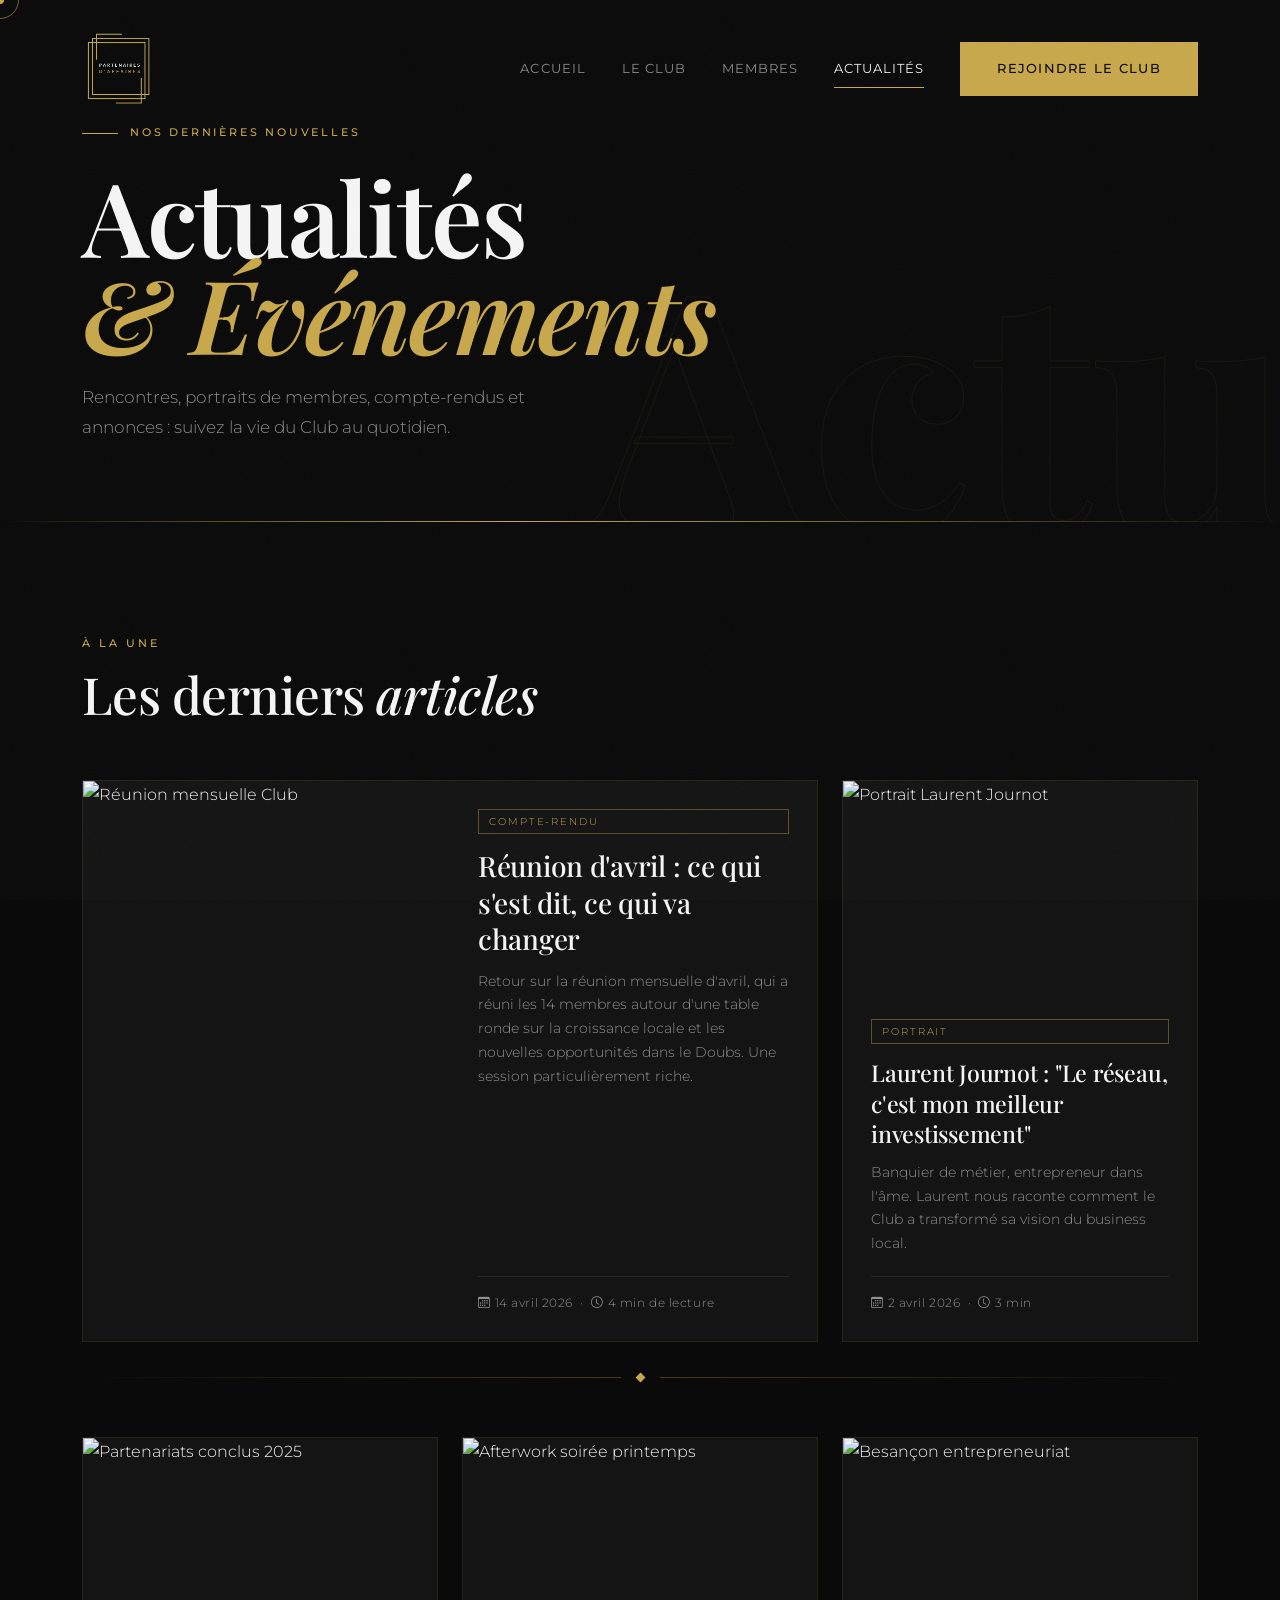
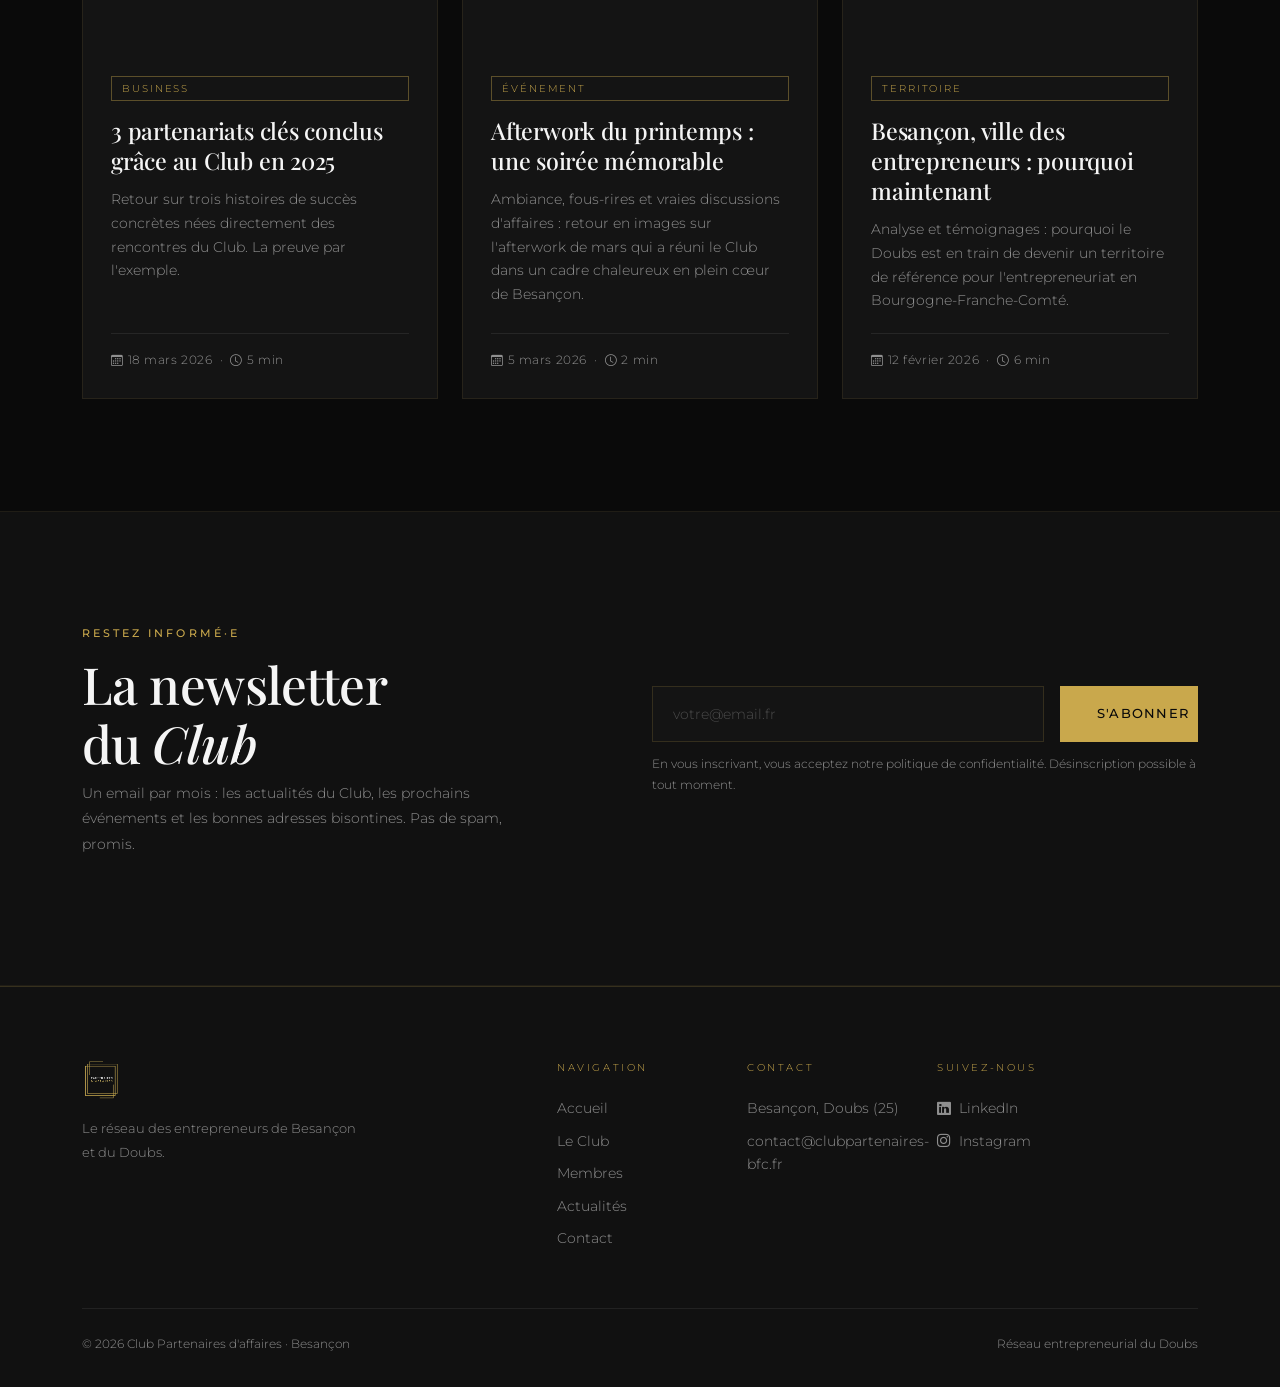
==== actualites.html @ 5ecdc346 "commit" ====
<!DOCTYPE html>
<html lang="fr">
<head>
  <meta charset="UTF-8">
  <meta name="viewport" content="width=device-width, initial-scale=1.0">
  <title>Actualités — Club Partenaires d'affaires</title>
  <meta name="description" content="Les dernières nouvelles, événements et portraits du Club Partenaires d'affaires de Besançon.">

  <link href="https://cdn.jsdelivr.net/npm/bootstrap@5.3.3/dist/css/bootstrap.min.css" rel="stylesheet">
  <link href="https://cdn.jsdelivr.net/npm/bootstrap-icons@1.11.3/font/bootstrap-icons.css" rel="stylesheet">
  <link rel="stylesheet" href="css/style.css">
</head>
<body>

  <!-- ════════════════════════════════════════════════════════════
       NAVIGATION
  ════════════════════════════════════════════════════════════ -->
  <nav class="navbar navbar-expand-lg fixed-top" id="mainNav">
    <div class="container">
      <a class="navbar-brand" href="index.html">
        <img src="assets/images/Logo-removebg-preview.png" alt="Club Partenaires d'affaires">
      </a>
      <button class="navbar-toggler" type="button"
              data-bs-toggle="collapse" data-bs-target="#navMenu">
        <span class="navbar-toggler-icon"></span>
      </button>
      <div class="collapse navbar-collapse" id="navMenu">
        <ul class="navbar-nav ms-auto align-items-lg-center gap-lg-1">
          <li class="nav-item"><a class="nav-link" href="index.html">Accueil</a></li>
          <li class="nav-item"><a class="nav-link" href="club.html">Le Club</a></li>
          <li class="nav-item"><a class="nav-link" href="membres.html">Membres</a></li>
          <li class="nav-item"><a class="nav-link" href="actualites.html">Actualités</a></li>
          <li class="nav-item ms-lg-3">
            <a class="btn-gold" href="contact.html"><span>Rejoindre le club</span></a>
          </li>
        </ul>
      </div>
    </div>
  </nav>


  <!-- ════════════════════════════════════════════════════════════
       HÉROS — Page Actualités
  ════════════════════════════════════════════════════════════ -->
  <div class="page-hero">
    <div class="page-hero-bg" aria-hidden="true"></div>
    <div class="page-hero-ghost" aria-hidden="true">Actu</div>
    <div class="container page-hero-content">
      <p class="hero-eyebrow">Nos dernières nouvelles</p>
      <h1 class="page-hero-title">
        Actualités<br><em style="color:var(--gold);">& Événements</em>
      </h1>
      <p class="page-hero-desc">
        Rencontres, portraits de membres, compte-rendus et annonces :
        suivez la vie du Club au quotidien.
      </p>
    </div>
  </div>


  <!-- ════════════════════════════════════════════════════════════
       SECTION — Articles en vedette
  ════════════════════════════════════════════════════════════ -->
  <section>
    <div class="container">
      <div class="row align-items-end mb-5 reveal">
        <div class="col">
          <span class="section-label">À la une</span>
          <h2>Les derniers <em>articles</em></h2>
        </div>
      </div>

      <!-- Article vedette (large) -->
      <div class="row g-4 mb-4">
        <div class="col-lg-8 reveal">
          <a href="article.html" class="article-card" style="flex-direction:row; height:100%;">
            <div class="article-card-img-wrap" style="flex:0 0 50%; max-width:50%;">
              <img
                src="https://images.unsplash.com/photo-1556761175-4b46a572b786?w=800&q=80"
                class="article-card-img"
                style="height:100%; min-height:280px;"
                alt="Réunion mensuelle Club">
            </div>
            <div class="article-card-body">
              <span class="article-tag">Compte-rendu</span>
              <h2 class="article-title-card" style="font-size:1.75rem;">
                Réunion d'avril : ce qui s'est dit, ce qui va changer
              </h2>
              <p class="article-excerpt">
                Retour sur la réunion mensuelle d'avril, qui a réuni les 14 membres
                autour d'une table ronde sur la croissance locale et les nouvelles
                opportunités dans le Doubs. Une session particulièrement riche.
              </p>
              <div class="article-meta">
                <i class="bi bi-calendar3 me-1"></i>14 avril 2026
                &nbsp;·&nbsp;
                <i class="bi bi-clock me-1"></i>4 min de lecture
              </div>
            </div>
          </a>
        </div>

        <!-- Article secondaire vedette -->
        <div class="col-lg-4 reveal reveal-delay-2">
          <a href="article.html" class="article-card" style="height:100%;">
            <div class="article-card-img-wrap">
              <img
                src="https://images.unsplash.com/photo-1560250097-0b93528c311a?w=800&q=80"
                class="article-card-img"
                alt="Portrait Laurent Journot">
            </div>
            <div class="article-card-body">
              <span class="article-tag">Portrait</span>
              <h3 class="article-title-card">
                Laurent Journot : "Le réseau, c'est mon meilleur investissement"
              </h3>
              <p class="article-excerpt">
                Banquier de métier, entrepreneur dans l'âme. Laurent nous raconte
                comment le Club a transformé sa vision du business local.
              </p>
              <div class="article-meta">
                <i class="bi bi-calendar3 me-1"></i>2 avril 2026
                &nbsp;·&nbsp;
                <i class="bi bi-clock me-1"></i>3 min
              </div>
            </div>
          </a>
        </div>
      </div>

      <!-- Séparateur -->
      <div class="gold-divider reveal"><span></span></div>

      <!-- 3 articles en grille -->
      <div class="row g-4 mt-2">

        <!-- Article 3 -->
        <div class="col-md-4 reveal reveal-delay-1">
          <a href="article.html" class="article-card">
            <div class="article-card-img-wrap">
              <img
                src="https://images.unsplash.com/photo-1522071820081-009f0129c71c?w=800&q=80"
                class="article-card-img"
                alt="Partenariats conclus 2025">
            </div>
            <div class="article-card-body">
              <span class="article-tag">Business</span>
              <h3 class="article-title-card">
                3 partenariats clés conclus grâce au Club en 2025
              </h3>
              <p class="article-excerpt">
                Retour sur trois histoires de succès concrètes nées directement
                des rencontres du Club. La preuve par l'exemple.
              </p>
              <div class="article-meta">
                <i class="bi bi-calendar3 me-1"></i>18 mars 2026
                &nbsp;·&nbsp;
                <i class="bi bi-clock me-1"></i>5 min
              </div>
            </div>
          </a>
        </div>

        <!-- Article 4 -->
        <div class="col-md-4 reveal reveal-delay-2">
          <a href="article.html" class="article-card">
            <div class="article-card-img-wrap">
              <img
                src="https://images.unsplash.com/photo-1529543544282-ea669407fca3?w=800&q=80"
                class="article-card-img"
                alt="Afterwork soirée printemps">
            </div>
            <div class="article-card-body">
              <span class="article-tag">Événement</span>
              <h3 class="article-title-card">
                Afterwork du printemps : une soirée mémorable
              </h3>
              <p class="article-excerpt">
                Ambiance, fous-rires et vraies discussions d'affaires :
                retour en images sur l'afterwork de mars qui a réuni
                le Club dans un cadre chaleureux en plein cœur de Besançon.
              </p>
              <div class="article-meta">
                <i class="bi bi-calendar3 me-1"></i>5 mars 2026
                &nbsp;·&nbsp;
                <i class="bi bi-clock me-1"></i>2 min
              </div>
            </div>
          </a>
        </div>

        <!-- Article 5 (bonus) -->
        <div class="col-md-4 reveal reveal-delay-3">
          <a href="article.html" class="article-card">
            <div class="article-card-img-wrap">
              <img
                src="https://images.unsplash.com/photo-1486325212027-8081e485255e?w=800&q=80"
                class="article-card-img"
                alt="Besançon entrepreneuriat">
            </div>
            <div class="article-card-body">
              <span class="article-tag">Territoire</span>
              <h3 class="article-title-card">
                Besançon, ville des entrepreneurs : pourquoi maintenant
              </h3>
              <p class="article-excerpt">
                Analyse et témoignages : pourquoi le Doubs est en train de
                devenir un territoire de référence pour l'entrepreneuriat
                en Bourgogne-Franche-Comté.
              </p>
              <div class="article-meta">
                <i class="bi bi-calendar3 me-1"></i>12 février 2026
                &nbsp;·&nbsp;
                <i class="bi bi-clock me-1"></i>6 min
              </div>
            </div>
          </a>
        </div>

      </div>
    </div>
  </section>


  <!-- ════════════════════════════════════════════════════════════
       SECTION — Newsletter mock
  ════════════════════════════════════════════════════════════ -->
  <section class="bg-accent">
    <div class="container">
      <div class="row align-items-center g-4 reveal">
        <div class="col-lg-5">
          <span class="section-label">Restez informé·e</span>
          <h2>La newsletter<br>du <em>Club</em></h2>
          <p class="text-muted-custom mt-2" style="font-size:0.9rem;">
            Un email par mois : les actualités du Club, les prochains événements
            et les bonnes adresses bisontines. Pas de spam, promis.
          </p>
        </div>
        <div class="col-lg-6 offset-lg-1">
          <form class="d-flex flex-column flex-sm-row gap-3" onsubmit="return false;">
            <input
              type="email"
              class="form-control-dark flex-grow-1"
              placeholder="votre@email.fr"
              style="padding: 0.9rem 1.25rem;">
            <button type="submit" class="btn-gold" style="white-space:nowrap;">
              <span>S'abonner</span>
            </button>
          </form>
          <p style="font-size:0.72rem; color:var(--muted); margin-top:0.75rem;">
            En vous inscrivant, vous acceptez notre politique de confidentialité.
            Désinscription possible à tout moment.
          </p>
        </div>
      </div>
    </div>
  </section>


  <!-- ════════════════════════════════════════════════════════════
       FOOTER
  ════════════════════════════════════════════════════════════ -->
  <footer id="footer">
    <div class="container">
      <div class="row gy-4">
        <div class="col-lg-4">
          <div class="footer-logo"><img src="assets/images/Logo-removebg-preview.png" alt="Club Partenaires d'affaires"></div>
          <p class="footer-desc">Le réseau des entrepreneurs de Besançon et du Doubs.</p>
        </div>
        <div class="col-6 col-lg-2 offset-lg-1">
          <span class="footer-heading">Navigation</span>
          <a class="footer-link" href="index.html">Accueil</a>
          <a class="footer-link" href="club.html">Le Club</a>
          <a class="footer-link" href="membres.html">Membres</a>
          <a class="footer-link" href="actualites.html">Actualités</a>
          <a class="footer-link" href="contact.html">Contact</a>
        </div>
        <div class="col-6 col-lg-2">
          <span class="footer-heading">Contact</span>
          <span class="footer-link">Besançon, Doubs (25)</span>
          <a class="footer-link" href="mailto:contact@clubpartenaires-bfc.fr">contact@clubpartenaires-bfc.fr</a>
        </div>
        <div class="col-6 col-lg-2">
          <span class="footer-heading">Suivez-nous</span>
          <a class="footer-link" href="#"><i class="bi bi-linkedin me-2"></i>LinkedIn</a>
          <a class="footer-link" href="#"><i class="bi bi-instagram me-2"></i>Instagram</a>
        </div>
      </div>
      <div class="footer-bottom d-flex justify-content-between align-items-center flex-wrap gap-2">
        <span>© 2026 Club Partenaires d'affaires · Besançon</span>
        <span>Réseau entrepreneurial du Doubs</span>
      </div>
    </div>
  </footer>

  <script src="https://cdn.jsdelivr.net/npm/bootstrap@5.3.3/dist/js/bootstrap.bundle.min.js"></script>
  <script src="js/main.js"></script>
</body>
</html>
---- css/style.css ----
/* ================================================================
   CLUB PARTENAIRES D'AFFAIRES — Feuille de style principale
   Aesthetic : Luxe éditorial · Noir & Or · French Business Club
   ================================================================ */

/* ── Google Fonts ─────────────────────────────────────────────── */
@import url('https://fonts.googleapis.com/css2?family=Playfair+Display:ital,wght@0,400;0,500;0,600;0,700;1,400;1,500&family=Montserrat:wght@300;400;500;600;700&display=swap');

/* ── Variables CSS ────────────────────────────────────────────── */
:root {
  --black:        #0a0a0a;
  --black-soft:   #111111;
  --card-bg:      #141414;
  --card-border:  rgba(201, 168, 76, 0.15);
  --gold:         #C9A84C;
  --gold-light:   #e0b85c;
  --gold-glow:    rgba(201, 168, 76, 0.25);
  --gold-dim:     rgba(201, 168, 76, 0.07);
  --white:        #f5f5f5;
  --muted:        rgba(245, 245, 245, 0.55);
  --ease:         cubic-bezier(0.25, 0.46, 0.45, 0.94);
  --ease-out:     cubic-bezier(0.16, 1, 0.3, 1);
}

/* ── Reset & Base ─────────────────────────────────────────────── */
*, *::before, *::after { box-sizing: border-box; margin: 0; padding: 0; }

html {
  scroll-behavior: smooth;
  scrollbar-width: thin;
  scrollbar-color: var(--gold) var(--black-soft);
}
::-webkit-scrollbar { width: 5px; }
::-webkit-scrollbar-track { background: var(--black-soft); }
::-webkit-scrollbar-thumb { background: var(--gold); border-radius: 3px; }

body {
  background-color: var(--black);
  color: var(--white);
  font-family: 'Montserrat', sans-serif;
  font-weight: 300;
  line-height: 1.75;
  overflow-x: hidden;
}

/* Grain overlay : texture subtile sur tout le site */
body::after {
  content: '';
  position: fixed;
  inset: 0;
  background-image: url("data:image/svg+xml,%3Csvg xmlns='http://www.w3.org/2000/svg' width='300' height='300'%3E%3Cfilter id='n'%3E%3CfeTurbulence type='fractalNoise' baseFrequency='0.75' numOctaves='4' stitchTiles='stitch'/%3E%3C/filter%3E%3Crect width='300' height='300' filter='url(%23n)' opacity='1'/%3E%3C/svg%3E");
  opacity: 0.032;
  pointer-events: none;
  z-index: 9999;
}

/* ── Typographie ──────────────────────────────────────────────── */
h1, h2, h3, h4, h5 {
  font-family: 'Playfair Display', serif;
  font-weight: 500;
  line-height: 1.15;
  letter-spacing: -0.01em;
}

h1 { font-size: clamp(2.6rem, 6vw, 5rem); }
h2 { font-size: clamp(2rem, 4vw, 3.5rem); }
h3 { font-size: clamp(1.4rem, 2.5vw, 2.2rem); }
h4 { font-size: clamp(1.2rem, 2vw, 1.7rem); }

p { font-weight: 300; }
a { color: var(--gold); text-decoration: none; transition: color 0.3s; }
a:hover { color: var(--gold-light); }

/* ── Utilitaires couleur ──────────────────────────────────────── */
.text-gold   { color: var(--gold) !important; }
.text-muted-custom { color: var(--muted) !important; }

/* Ligne décorative or */
.gold-line {
  display: block;
  width: 50px;
  height: 1px;
  background: var(--gold);
  margin-bottom: 1.5rem;
}
.gold-line-center {
  display: block;
  width: 50px;
  height: 1px;
  background: var(--gold);
  margin: 0 auto 1.5rem;
}

/* Diamant séparateur */
.gold-divider {
  display: flex;
  align-items: center;
  gap: 1rem;
  margin: 2rem 0;
}
.gold-divider::before, .gold-divider::after {
  content: '';
  flex: 1;
  height: 1px;
  background: linear-gradient(to right, transparent, rgba(201,168,76,0.3));
}
.gold-divider::after {
  background: linear-gradient(to left, transparent, rgba(201,168,76,0.3));
}
.gold-divider span {
  width: 7px;
  height: 7px;
  background: var(--gold);
  transform: rotate(45deg);
  flex-shrink: 0;
}

/* ── Boutons ──────────────────────────────────────────────────── */
.btn-gold {
  display: inline-flex;
  align-items: center;
  gap: 0.5rem;
  padding: 0.9rem 2.25rem;
  background: var(--gold);
  color: var(--black) !important;
  font-family: 'Montserrat', sans-serif;
  font-weight: 500;
  font-size: 0.8rem;
  letter-spacing: 0.1em;
  text-transform: uppercase;
  text-decoration: none;
  border: 1px solid var(--gold);
  cursor: pointer;
  transition: all 0.35s var(--ease);
  position: relative;
  overflow: hidden;
}
.btn-gold::before {
  content: '';
  position: absolute;
  inset: 0;
  background: var(--black);
  transform: translateX(-100%);
  transition: transform 0.4s var(--ease);
  z-index: 0;
}
.btn-gold:hover::before { transform: translateX(0); }
.btn-gold:hover { color: var(--gold) !important; }
.btn-gold > * { position: relative; z-index: 1; }
.btn-gold span { position: relative; z-index: 1; }

.btn-outline-gold {
  display: inline-flex;
  align-items: center;
  gap: 0.5rem;
  padding: 0.9rem 2.25rem;
  background: transparent;
  color: var(--gold) !important;
  font-family: 'Montserrat', sans-serif;
  font-weight: 500;
  font-size: 0.8rem;
  letter-spacing: 0.1em;
  text-transform: uppercase;
  text-decoration: none;
  border: 1px solid var(--gold);
  cursor: pointer;
  transition: all 0.35s var(--ease);
}
.btn-outline-gold:hover {
  background: var(--gold);
  color: var(--black) !important;
}

/* ── Navbar ───────────────────────────────────────────────────── */
#mainNav {
  background: transparent;
  transition: background 0.5s var(--ease), backdrop-filter 0.5s, padding 0.4s var(--ease);
  padding: 1.5rem 0;
  z-index: 1050;
}
#mainNav.scrolled {
  background: rgba(10, 10, 10, 0.93);
  backdrop-filter: blur(24px);
  -webkit-backdrop-filter: blur(24px);
  box-shadow: 0 1px 0 var(--card-border);
  padding: 0.75rem 0;
}

.navbar-brand img {
  height: 80px;
  transition: height 0.4s var(--ease);
}
#mainNav.scrolled .navbar-brand img { height: 60px; }

.nav-link {
  color: var(--muted) !important;
  font-family: 'Montserrat', sans-serif;
  font-weight: 400;
  font-size: 0.8rem;
  letter-spacing: 0.08em;
  text-transform: uppercase;
  padding: 0.5rem 1rem !important;
  transition: color 0.3s;
  position: relative;
}
.nav-link::after {
  content: '';
  position: absolute;
  bottom: 0; left: 1rem; right: 1rem;
  height: 1px;
  background: var(--gold);
  transform: scaleX(0);
  transition: transform 0.35s var(--ease);
  transform-origin: left;
}
.nav-link:hover, .nav-link.active { color: var(--white) !important; }
.nav-link:hover::after, .nav-link.active::after { transform: scaleX(1); }

.navbar-toggler {
  border: 1px solid var(--gold);
  padding: 0.4rem 0.65rem;
}
.navbar-toggler-icon {
  background-image: url("data:image/svg+xml,%3csvg xmlns='http://www.w3.org/2000/svg' viewBox='0 0 30 30'%3e%3cpath stroke='%23C9A84C' stroke-linecap='round' stroke-miterlimit='10' stroke-width='2' d='M4 7h22M4 15h22M4 23h22'/%3e%3c/svg%3e");
}

/* Collapse mobile : fond sombre */
@media (max-width: 991px) {
  #navMenu {
    background: rgba(10, 10, 10, 0.97);
    border-top: 1px solid var(--card-border);
    padding: 1rem;
    margin-top: 0.5rem;
  }
  .nav-link::after { display: none; }
  .nav-link { padding: 0.75rem 0 !important; }
  .navbar-nav .btn-gold { margin-top: 0.75rem; }
}

/* ── Hero principal (index) ───────────────────────────────────── */
.hero-section {
  position: relative;
  min-height: 100vh;
  display: flex;
  align-items: center;
  overflow: hidden;
  background: url('../assets/images/c0c4e7b0-8b70-4f61-82e0-64f220610027.jpg') center/cover no-repeat;
}
.hero-section::after {
  content: '';
  position: absolute;
  inset: 0;
  background: linear-gradient(
    to bottom,
    transparent 30%,
    rgba(17,17,17,0.6) 65%,
    var(--black-soft) 100%
  );
  pointer-events: none;
  z-index: 1;
}
.hero-content { position: relative; z-index: 2; }

/* Fond CSS décoratif */
.hero-bg-css {
  position: absolute;
  inset: 0;
  overflow: hidden;
  pointer-events: none;
}

/* Orbs : taches lumineuses dorées floutées */
.hero-orb {
  position: absolute;
  border-radius: 50%;
  filter: blur(80px);
  pointer-events: none;
}
.hero-orb-1 {
  /* Grand orb bas-droite */
  width: 65vw;
  height: 65vw;
  max-width: 800px;
  max-height: 800px;
  background: radial-gradient(circle, rgba(201,168,76,0.13) 0%, transparent 70%);
  bottom: -25%;
  right: -15%;
  animation: orbFloat1 12s ease-in-out infinite alternate;
}
.hero-orb-2 {
  /* Orb moyen haut-gauche */
  width: 40vw;
  height: 40vw;
  max-width: 480px;
  max-height: 480px;
  background: radial-gradient(circle, rgba(201,168,76,0.07) 0%, transparent 70%);
  top: -10%;
  left: -5%;
  animation: orbFloat2 16s ease-in-out infinite alternate;
}
.hero-orb-3 {
  /* Petit accent centre-haut */
  width: 20vw;
  height: 20vw;
  max-width: 260px;
  max-height: 260px;
  background: radial-gradient(circle, rgba(201,168,76,0.05) 0%, transparent 70%);
  top: 30%;
  left: 40%;
  animation: orbFloat1 9s ease-in-out infinite alternate-reverse;
}
@keyframes orbFloat1 {
  from { transform: translate(0, 0) scale(1); }
  to   { transform: translate(30px, -20px) scale(1.05); }
}
@keyframes orbFloat2 {
  from { transform: translate(0, 0) scale(1); }
  to   { transform: translate(-20px, 25px) scale(0.95); }
}

/* Grille géométrique très discrète */
.hero-grid {
  position: absolute;
  inset: 0;
  background-image:
    linear-gradient(rgba(201,168,76,0.035) 1px, transparent 1px),
    linear-gradient(90deg, rgba(201,168,76,0.035) 1px, transparent 1px);
  background-size: 72px 72px;
  mask-image: radial-gradient(ellipse at center, black 30%, transparent 75%);
  -webkit-mask-image: radial-gradient(ellipse at center, black 30%, transparent 75%);
}

/* Lignes diagonales décoratives */
.hero-line {
  position: absolute;
  background: linear-gradient(90deg, transparent, rgba(201,168,76,0.12), transparent);
  height: 1px;
  width: 60%;
  pointer-events: none;
}
.hero-line-1 {
  top: 32%;
  right: -5%;
  transform: rotate(-18deg);
  width: 50%;
}
.hero-line-2 {
  bottom: 28%;
  right: 5%;
  transform: rotate(-18deg);
  width: 35%;
  opacity: 0.6;
}

.hero-eyebrow {
  display: inline-flex;
  align-items: center;
  gap: 0.75rem;
  font-family: 'Montserrat', sans-serif;
  font-size: 0.7rem;
  font-weight: 500;
  letter-spacing: 0.25em;
  text-transform: uppercase;
  color: var(--gold);
  margin-bottom: 1.5rem;
}
.hero-eyebrow::before {
  content: '';
  display: inline-block;
  width: 36px;
  height: 1px;
  background: var(--gold);
}

.hero-title {
  font-family: 'Playfair Display', serif;
  font-size: clamp(2.8rem, 6.5vw, 6rem);
  font-weight: 600;
  line-height: 0.93;
  letter-spacing: -0.025em;
  color: var(--white);
  margin-bottom: 1.5rem;
}
.hero-title em { font-style: italic; color: var(--gold); }

.hero-subtitle {
  font-size: 1.05rem;
  font-weight: 300;
  color: var(--muted);
  max-width: 460px;
  margin-bottom: 2.75rem;
  line-height: 1.8;
}

/* ── Section photo de groupe ──────────────────────────────────── */
.group-photo-wrap {
  position: relative;
  width: 100%;
}
.group-photo-img {
  width: 100%;
  display: block;
  object-fit: cover;
  max-height: 420px;
  border: 1px solid rgba(201,168,76,0.2);
  clip-path: polygon(0 0, 100% 0, 100% 92%, 94% 100%, 0 100%);
  transition: clip-path 0.5s var(--ease);
}
.group-photo-wrap:hover .group-photo-img {
  clip-path: polygon(0 0, 100% 0, 100% 100%, 100% 100%, 0 100%);
}
/* Badge flottant avec les stats */
.group-photo-badge {
  position: absolute;
  bottom: -1.5rem;
  left: 2rem;
  background: var(--black-soft);
  border: 1px solid var(--gold);
  padding: 0.9rem 1.5rem;
  text-align: center;
  min-width: 96px;
  z-index: 2;
}

/* Indicateur scroll */
.scroll-indicator {
  position: absolute;
  bottom: 2.25rem;
  left: 50%;
  transform: translateX(-50%);
  display: flex;
  flex-direction: column;
  align-items: center;
  gap: 0.5rem;
  z-index: 2;
  color: var(--muted);
  font-size: 0.65rem;
  letter-spacing: 0.18em;
  text-transform: uppercase;
}
.scroll-line {
  width: 1px;
  height: 48px;
  background: linear-gradient(to bottom, var(--gold), transparent);
  animation: scrollPulse 2.2s ease-in-out infinite;
}
@keyframes scrollPulse {
  0%, 100% { opacity: 0.9; transform: scaleY(1); }
  50%       { opacity: 0.3; transform: scaleY(0.6); }
}

/* ── Sections générales ───────────────────────────────────────── */
section { padding: 7rem 0; }

.section-label {
  display: block;
  font-family: 'Montserrat', sans-serif;
  font-size: 0.68rem;
  font-weight: 500;
  letter-spacing: 0.28em;
  text-transform: uppercase;
  color: var(--gold);
  margin-bottom: 0.75rem;
}

/* Numéro de section fantôme */
.section-ghost-number {
  font-family: 'Playfair Display', serif;
  font-size: clamp(6rem, 15vw, 12rem);
  font-weight: 700;
  color: rgba(201, 168, 76, 0.05);
  line-height: 1;
  position: absolute;
  top: -1rem;
  left: -0.5rem;
  pointer-events: none;
  user-select: none;
  z-index: 0;
}

/* ── Fond alterné ─────────────────────────────────────────────── */
.bg-accent {
  background: var(--black-soft);
  border-top: 1px solid rgba(201,168,76,0.08);
  border-bottom: 1px solid rgba(201,168,76,0.08);
}

/* ── Cartes valeurs ───────────────────────────────────────────── */
.value-card {
  padding: 2.5rem 2rem;
  background: #1c1c1c;
  border: 1px solid rgba(201,168,76,0.1);
  position: relative;
  transition: border-color 0.4s var(--ease), box-shadow 0.4s var(--ease);
  overflow: hidden;
  height: 100%;
}
.value-card::before {
  content: '';
  position: absolute;
  top: 0; left: 0; right: 0;
  height: 2px;
  background: var(--gold);
  transform: scaleX(0);
  transform-origin: left;
  transition: transform 0.45s var(--ease);
}
.value-card:hover { border-color: rgba(201,168,76,0.35); }
.value-card:hover::before { transform: scaleX(1); }

.value-icon {
  width: 50px;
  height: 50px;
  display: flex;
  align-items: center;
  justify-content: center;
  border: 1px solid var(--gold);
  color: var(--gold);
  font-size: 1.35rem;
  margin-bottom: 1.5rem;
  flex-shrink: 0;
}

/* ── Blocs statistiques ───────────────────────────────────────── */
.stats-row {
  border: 1px solid rgba(201,168,76,0.12);
  background: var(--card-bg);
}
.stat-block {
  padding: 2.5rem 2rem;
  text-align: center;
  border-right: 1px solid rgba(201,168,76,0.12);
}
.stat-block:last-child { border-right: none; }

.stat-number {
  display: block;
  font-family: 'Playfair Display', serif;
  font-size: clamp(3rem, 6vw, 5.5rem);
  font-weight: 600;
  color: var(--gold);
  line-height: 1;
}
.stat-label {
  display: block;
  font-size: 0.75rem;
  letter-spacing: 0.15em;
  text-transform: uppercase;
  color: var(--muted);
  margin-top: 0.6rem;
}

/* ── Cartes événements ────────────────────────────────────────── */
.event-card {
  display: flex;
  gap: 1.75rem;
  padding: 1.75rem;
  background: var(--card-bg);
  border: 1px solid rgba(201,168,76,0.1);
  transition: border-color 0.4s var(--ease), transform 0.4s var(--ease);
  text-decoration: none;
  color: inherit !important;
}
.event-card:hover { border-color: var(--gold); transform: translateX(6px); color: inherit; }

.event-date-block {
  flex-shrink: 0;
  width: 64px;
  text-align: center;
  display: flex;
  flex-direction: column;
  align-items: center;
  justify-content: flex-start;
  padding-right: 1.75rem;
  border-right: 1px solid rgba(201,168,76,0.2);
}
.event-day {
  font-family: 'Playfair Display', serif;
  font-size: 3rem;
  font-weight: 600;
  color: var(--gold);
  line-height: 1;
}
.event-month {
  font-size: 0.65rem;
  letter-spacing: 0.18em;
  text-transform: uppercase;
  color: var(--muted);
  margin-top: 0.15rem;
}

.event-tag {
  display: inline-block;
  font-size: 0.62rem;
  letter-spacing: 0.18em;
  text-transform: uppercase;
  color: var(--gold);
  border: 1px solid rgba(201,168,76,0.35);
  padding: 0.15rem 0.6rem;
  margin-bottom: 0.5rem;
}

/* ── Témoignages ──────────────────────────────────────────────── */
.testimonial-card {
  padding: 2.5rem;
  background: var(--card-bg);
  border: 1px solid rgba(201,168,76,0.1);
  position: relative;
  height: 100%;
  transition: border-color 0.4s;
}
.testimonial-card:hover { border-color: rgba(201,168,76,0.35); }
.quote-mark {
  font-family: 'Playfair Display', serif;
  font-size: 5rem;
  line-height: 1;
  color: var(--gold);
  opacity: 0.18;
  margin-bottom: -1rem;
  display: block;
}

.testimonial-avatar {
  width: 48px;
  height: 48px;
  border-radius: 50%;
  object-fit: cover;
  border: 2px solid var(--gold);
}

/* ── Cartes membres ───────────────────────────────────────────── */
.member-card-wrapper {
  transition: opacity 0.3s ease, transform 0.3s ease;
}
.member-card {
  background: var(--card-bg);
  border: 1px solid rgba(201,168,76,0.1);
  padding: 2rem 1.5rem;
  text-align: center;
  transition: border-color 0.4s var(--ease), transform 0.4s var(--ease), box-shadow 0.4s var(--ease);
  position: relative;
  overflow: hidden;
  height: 100%;
}
.member-card::after {
  content: '';
  position: absolute;
  bottom: 0; left: 0; right: 0;
  height: 2px;
  background: linear-gradient(90deg, transparent, var(--gold), transparent);
  transform: scaleX(0);
  transition: transform 0.45s var(--ease);
}
.member-card:hover {
  border-color: rgba(201,168,76,0.4);
  transform: translateY(-6px);
  box-shadow: 0 20px 50px rgba(0,0,0,0.4);
}
.member-card:hover::after { transform: scaleX(1); }

.member-avatar {
  width: 82px;
  height: 82px;
  border-radius: 50%;
  object-fit: cover;
  border: 2px solid rgba(201,168,76,0.25);
  margin-bottom: 1.25rem;
  transition: border-color 0.3s;
}
.member-card:hover .member-avatar { border-color: var(--gold); }

.member-name {
  font-family: 'Playfair Display', serif;
  font-size: 1.25rem;
  font-weight: 500;
  color: var(--white);
  margin-bottom: 0.2rem;
}
.member-company {
  font-size: 0.78rem;
  color: var(--gold);
  font-weight: 500;
  letter-spacing: 0.05em;
  margin-bottom: 0.65rem;
}
.member-sector-badge {
  display: inline-block;
  font-size: 0.65rem;
  letter-spacing: 0.12em;
  text-transform: uppercase;
  color: var(--muted);
  padding: 0.2rem 0.75rem;
  border: 1px solid rgba(245,245,245,0.15);
}

/* ── Filtres membres ──────────────────────────────────────────── */
.filter-wrap { display: flex; flex-wrap: wrap; gap: 0.5rem; }
.filter-btn {
  display: inline-block;
  padding: 0.45rem 1.15rem;
  font-family: 'Montserrat', sans-serif;
  font-size: 0.72rem;
  letter-spacing: 0.1em;
  text-transform: uppercase;
  color: var(--muted);
  background: transparent;
  border: 1px solid rgba(245,245,245,0.15);
  cursor: pointer;
  transition: all 0.3s;
}
.filter-btn:hover { color: var(--white); border-color: rgba(245,245,245,0.4); }
.filter-btn.active { color: var(--black); background: var(--gold); border-color: var(--gold); }

/* ── Cartes articles ──────────────────────────────────────────── */
.article-card {
  background: var(--card-bg);
  border: 1px solid rgba(201,168,76,0.1);
  overflow: hidden;
  transition: border-color 0.4s var(--ease), transform 0.4s var(--ease);
  display: flex;
  flex-direction: column;
  height: 100%;
  text-decoration: none;
  color: inherit !important;
}
.article-card:hover { border-color: var(--gold); transform: translateY(-5px); color: inherit; }
.article-card-img-wrap { overflow: hidden; }
.article-card-img {
  width: 100%;
  height: 210px;
  object-fit: cover;
  transition: transform 0.65s var(--ease);
  display: block;
}
.article-card:hover .article-card-img { transform: scale(1.05); }
.article-card-body { padding: 1.75rem; flex: 1; display: flex; flex-direction: column; }

.article-tag {
  display: inline-block;
  font-size: 0.62rem;
  letter-spacing: 0.2em;
  text-transform: uppercase;
  color: var(--gold);
  border: 1px solid rgba(201,168,76,0.4);
  padding: 0.18rem 0.6rem;
  margin-bottom: 0.9rem;
}
.article-title-card {
  font-family: 'Playfair Display', serif;
  font-size: 1.45rem;
  font-weight: 500;
  color: var(--white);
  line-height: 1.3;
  margin-bottom: 0.75rem;
}
.article-excerpt {
  font-size: 0.85rem;
  color: var(--muted);
  line-height: 1.75;
  flex: 1;
  margin-bottom: 1.25rem;
}
.article-meta {
  font-size: 0.72rem;
  color: var(--muted);
  letter-spacing: 0.05em;
  border-top: 1px solid rgba(245,245,245,0.08);
  padding-top: 1rem;
}

/* ── Article pleine page ──────────────────────────────────────── */
.article-hero {
  position: relative;
  height: 55vh;
  min-height: 400px;
  overflow: hidden;
  display: flex;
  align-items: flex-end;
}
.article-hero img {
  position: absolute;
  inset: 0;
  width: 100%;
  height: 100%;
  object-fit: cover;
}
.article-hero-overlay {
  position: absolute;
  inset: 0;
  background: linear-gradient(to top, rgba(10,10,10,0.96) 0%, rgba(10,10,10,0.3) 60%);
}
.article-hero-content {
  position: relative;
  z-index: 2;
  padding: 3rem 0;
}
.article-body {
  font-size: 1.05rem;
  font-weight: 300;
  line-height: 1.9;
  color: rgba(245,245,245,0.85);
  max-width: 740px;
}
.article-body p { margin-bottom: 1.5rem; }
.article-body h2 {
  font-family: 'Playfair Display', serif;
  font-size: 2rem;
  font-weight: 500;
  color: var(--white);
  margin: 2.5rem 0 1rem;
}
.article-body blockquote {
  border-left: 2px solid var(--gold);
  padding-left: 1.5rem;
  margin: 2rem 0;
  font-style: italic;
  font-size: 1.2rem;
  color: var(--muted);
}

/* ── Héros pages secondaires ──────────────────────────────────── */
.page-hero {
  position: relative;
  min-height: 58vh;
  display: flex;
  align-items: flex-end;
  padding-top: 100px;
  padding-bottom: 5rem;
  overflow: hidden;
}

/* Ligne or en bas du héros */
.page-hero::after {
  content: '';
  position: absolute;
  bottom: 0;
  left: 0;
  right: 0;
  height: 1px;
  background: linear-gradient(90deg, transparent 0%, var(--gold) 40%, transparent 100%);
}

/* Fond : image vague très discrète + overlay sombre */
.page-hero-bg {
  position: absolute;
  inset: 0;
  background: url('../assets/images/c0c4e7b0-8b70-4f61-82e0-64f220610027.jpg') center/cover no-repeat;
  opacity: 0.09;
}
.page-hero-bg::after {
  content: '';
  position: absolute;
  inset: 0;
  background: linear-gradient(155deg, var(--black) 45%, rgba(17,17,17,0.75) 100%);
}

/* Mot fantôme — contour seul, ancré en bas à droite */
.page-hero-ghost {
  position: absolute;
  bottom: -0.12em;
  right: -0.04em;
  font-family: 'Playfair Display', serif;
  font-size: clamp(7rem, 26vw, 24rem);
  font-weight: 700;
  color: transparent;
  -webkit-text-stroke: 1px rgba(201, 168, 76, 0.07);
  white-space: nowrap;
  pointer-events: none;
  user-select: none;
  line-height: 1;
  z-index: 1;
}

.page-hero-content {
  position: relative;
  z-index: 2;
  width: 100%;
}

/* H1 dans le page-hero */
.page-hero-title {
  font-family: 'Playfair Display', serif;
  font-size: clamp(3rem, 8vw, 7rem);
  font-weight: 600;
  line-height: 0.95;
  letter-spacing: -0.02em;
  margin-bottom: 1.25rem;
  margin-top: 0;
}

/* Description sous le H1 */
.page-hero-desc {
  max-width: 520px;
  color: var(--muted);
  font-size: 1.05rem;
  font-weight: 300;
  line-height: 1.8;
  margin: 0;
}

/* ── Formulaire contact ───────────────────────────────────────── */
.form-group-custom { margin-bottom: 1.5rem; }
.form-label-custom {
  display: block;
  font-family: 'Montserrat', sans-serif;
  font-size: 0.7rem;
  letter-spacing: 0.18em;
  text-transform: uppercase;
  color: var(--muted);
  margin-bottom: 0.5rem;
}
.form-control-dark {
  width: 100%;
  background: var(--card-bg);
  border: 1px solid rgba(201,168,76,0.18);
  color: var(--white);
  padding: 0.9rem 1.25rem;
  font-family: 'Montserrat', sans-serif;
  font-size: 0.9rem;
  font-weight: 300;
  transition: border-color 0.3s, box-shadow 0.3s;
  outline: none;
  -webkit-appearance: none;
  border-radius: 0;
}
.form-control-dark:focus {
  border-color: var(--gold);
  box-shadow: 0 0 0 3px rgba(201,168,76,0.08);
}
.form-control-dark::placeholder { color: rgba(245,245,245,0.25); }
textarea.form-control-dark { resize: vertical; min-height: 145px; }

/* ── Étapes rejoindre ─────────────────────────────────────────── */
.step-item {
  display: flex;
  gap: 2rem;
  padding: 2rem;
  background: var(--card-bg);
  border: 1px solid rgba(201,168,76,0.1);
  align-items: flex-start;
  transition: border-color 0.35s;
}
.step-item:hover { border-color: rgba(201,168,76,0.3); }
.step-num {
  flex-shrink: 0;
  width: 54px;
  height: 54px;
  border: 1px solid var(--gold);
  display: flex;
  align-items: center;
  justify-content: center;
  font-family: 'Playfair Display', serif;
  font-size: 1.75rem;
  font-weight: 500;
  color: var(--gold);
}

/* ── Section CTA ──────────────────────────────────────────────── */
.cta-section {
  background: linear-gradient(135deg, var(--black-soft) 0%, var(--black) 100%);
  border-top: 1px solid rgba(201,168,76,0.15);
  border-bottom: 1px solid rgba(201,168,76,0.15);
}

/* ── Footer ───────────────────────────────────────────────────── */
#footer {
  background: var(--black-soft);
  border-top: 1px solid rgba(201,168,76,0.2);
  padding: 4.5rem 0 2rem;
}
.footer-logo img { height: 42px; margin-bottom: 1rem; }
.footer-desc { font-size: 0.83rem; color: var(--muted); max-width: 280px; line-height: 1.8; }
.footer-heading {
  font-family: 'Montserrat', sans-serif;
  font-size: 0.65rem;
  letter-spacing: 0.25em;
  text-transform: uppercase;
  color: var(--gold);
  margin-bottom: 1.25rem;
  display: block;
}
.footer-link {
  display: block;
  color: var(--muted);
  text-decoration: none;
  font-size: 0.85rem;
  margin-bottom: 0.55rem;
  transition: color 0.3s;
  font-weight: 300;
}
.footer-link:hover { color: var(--gold); }
.footer-bottom {
  border-top: 1px solid rgba(245,245,245,0.07);
  margin-top: 3rem;
  padding-top: 1.5rem;
  font-size: 0.78rem;
  color: var(--muted);
}

/* ── Reveal au scroll ─────────────────────────────────────────── */
.reveal {
  opacity: 0;
  transform: translateY(36px);
  transition: opacity 0.9s var(--ease-out), transform 0.9s var(--ease-out);
}
.reveal.visible { opacity: 1; transform: translateY(0); }
.reveal-delay-1 { transition-delay: 0.1s; }
.reveal-delay-2 { transition-delay: 0.2s; }
.reveal-delay-3 { transition-delay: 0.3s; }
.reveal-delay-4 { transition-delay: 0.4s; }
.reveal-delay-5 { transition-delay: 0.5s; }

/* ── Responsive ───────────────────────────────────────────────── */
@media (max-width: 991px) {
  section { padding: 5rem 0; }
}
@media (max-width: 767px) {
  section { padding: 4rem 0; }
  .stat-block {
    border-right: none;
    border-bottom: 1px solid rgba(201,168,76,0.12);
  }
  .stat-block:last-child { border-bottom: none; }
  .event-card {
    flex-direction: column;
    gap: 1rem;
  }
  .event-date-block {
    border-right: none;
    border-bottom: 1px solid rgba(201,168,76,0.2);
    padding-right: 0;
    padding-bottom: 1rem;
    flex-direction: row;
    width: auto;
    gap: 0.75rem;
    text-align: left;
  }
  .step-item { flex-direction: column; gap: 1rem; }
  .page-hero { min-height: 50vh; padding-bottom: 4rem; }
}


/* ════════════════════════════════════════════════════════════════
   EFFETS JS — Loader · Curseur · Scroll Progress · Animations
   ════════════════════════════════════════════════════════════════ */

/* ── Page Loader ──────────────────────────────────────────────── */
#page-loader {
  position: fixed;
  inset: 0;
  background: var(--black);
  z-index: 10000;
  display: flex;
  flex-direction: column;
  align-items: center;
  justify-content: center;
  gap: 2.5rem;
  transition: opacity 0.75s var(--ease);
}
#page-loader.hiding {
  opacity: 0;
  pointer-events: none;
}
.loader-logo {
  height: 52px;
  animation: loaderPulse 1.6s ease-in-out infinite;
}
@keyframes loaderPulse {
  0%, 100% { opacity: 1;   transform: scale(1); }
  50%       { opacity: 0.45; transform: scale(0.97); }
}
.loader-bar-wrap {
  width: 200px;
  height: 1px;
  background: rgba(201,168,76,0.12);
  position: relative;
  overflow: hidden;
}
.loader-bar-fill {
  position: absolute;
  inset: 0;
  background: linear-gradient(90deg, transparent, var(--gold), var(--gold-light), transparent);
  animation: loaderSweep 1.2s ease-in-out infinite;
}
@keyframes loaderSweep {
  0%   { transform: translateX(-100%); }
  100% { transform: translateX(250%); }
}

/* ── Custom Cursor (desktop uniquement) ───────────────────────── */
@media (hover: hover) and (pointer: fine) {
  body, body * { cursor: none !important; }
}
.cursor-dot {
  position: fixed;
  top: 0; left: 0;
  width: 8px;
  height: 8px;
  background: var(--gold);
  border-radius: 50%;
  pointer-events: none;
  z-index: 10002;
  transform: translate(-50%, -50%);
  transition: width 0.2s var(--ease), height 0.2s var(--ease), background 0.2s, opacity 0.2s;
  will-change: left, top;
}
.cursor-ring {
  position: fixed;
  top: 0; left: 0;
  width: 38px;
  height: 38px;
  border: 1px solid rgba(201,168,76,0.55);
  border-radius: 50%;
  pointer-events: none;
  z-index: 10001;
  transform: translate(-50%, -50%);
  transition: width 0.35s var(--ease), height 0.35s var(--ease), border-color 0.35s, opacity 0.3s;
  will-change: left, top;
}
.cursor-dot.is-hovered  { width: 13px; height: 13px; background: var(--gold-light); }
.cursor-ring.is-hovered { width: 58px; height: 58px; border-color: var(--gold); }
.cursor-dot.is-clicking { width: 5px;  height: 5px;  opacity: 0.6; }
.cursor-ring.is-clicking{ width: 26px; height: 26px; }
.cursor-dot.is-hidden,
.cursor-ring.is-hidden  { opacity: 0; }

/* ── Barre de progression scroll ──────────────────────────────── */
.scroll-progress {
  position: fixed;
  top: 0; left: 0;
  height: 2px;
  width: 0%;
  background: linear-gradient(90deg, var(--gold), var(--gold-light));
  box-shadow: 0 0 10px rgba(201,168,76,0.5);
  z-index: 1100;
  pointer-events: none;
  transition: width 0.05s linear;
}

/* ── Entrée animée du hero ────────────────────────────────────── */
.hero-content .hero-eyebrow,
.hero-content .hero-title,
.hero-content .hero-subtitle,
.hero-content .hero-ctas {
  opacity: 0;
  transform: translateY(32px);
  transition: opacity 1s var(--ease-out), transform 1s var(--ease-out);
}
.hero-section.ready .hero-eyebrow  { opacity:1; transform:none; transition-delay:0.05s; }
.hero-section.ready .hero-title    { opacity:1; transform:none; transition-delay:0.25s; }
.hero-section.ready .hero-subtitle { opacity:1; transform:none; transition-delay:0.48s; }
.hero-section.ready .hero-ctas     { opacity:1; transform:none; transition-delay:0.65s; }

/* ── Tilt 3D cards : désactive le translateY natif pendant le tilt ── */
.member-card.is-tilted,
.value-card.is-tilted,
.testimonial-card.is-tilted {
  /* Le JS gère tout le transform, on neutralise le :hover CSS */
  transform: none;
}
/* Override : le JS applique transform inline avec translateY inclus */
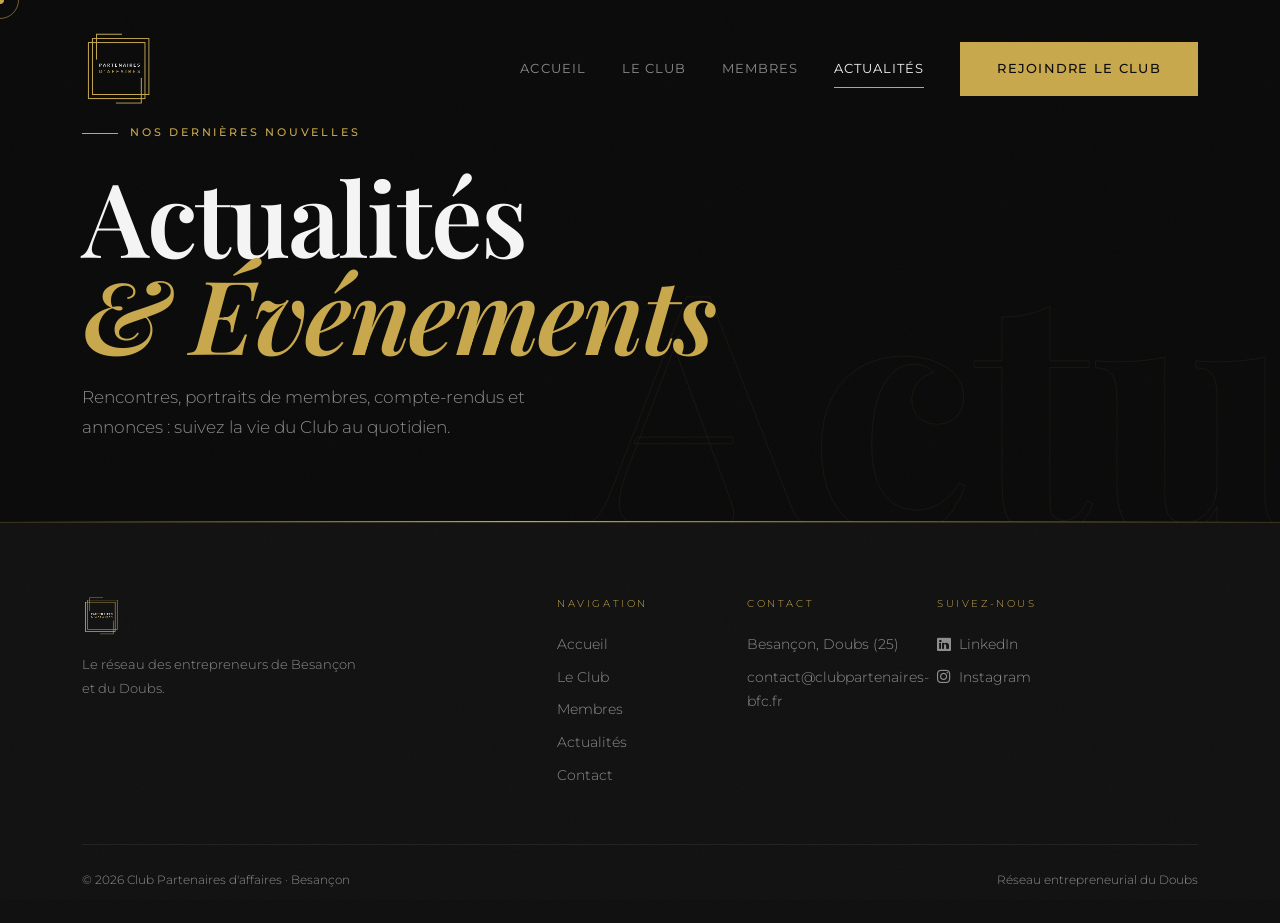
==== commit f03c51ed: "firsttry" ====
--- a/actualites.html
+++ b/actualites.html
@@ -58,204 +58,7 @@
   </div>
 
 
-  <!-- ════════════════════════════════════════════════════════════
-       SECTION — Articles en vedette
-  ════════════════════════════════════════════════════════════ -->
-  <section>
-    <div class="container">
-      <div class="row align-items-end mb-5 reveal">
-        <div class="col">
-          <span class="section-label">À la une</span>
-          <h2>Les derniers <em>articles</em></h2>
-        </div>
-      </div>
-
-      <!-- Article vedette (large) -->
-      <div class="row g-4 mb-4">
-        <div class="col-lg-8 reveal">
-          <a href="article.html" class="article-card" style="flex-direction:row; height:100%;">
-            <div class="article-card-img-wrap" style="flex:0 0 50%; max-width:50%;">
-              <img
-                src="https://images.unsplash.com/photo-1556761175-4b46a572b786?w=800&q=80"
-                class="article-card-img"
-                style="height:100%; min-height:280px;"
-                alt="Réunion mensuelle Club">
-            </div>
-            <div class="article-card-body">
-              <span class="article-tag">Compte-rendu</span>
-              <h2 class="article-title-card" style="font-size:1.75rem;">
-                Réunion d'avril : ce qui s'est dit, ce qui va changer
-              </h2>
-              <p class="article-excerpt">
-                Retour sur la réunion mensuelle d'avril, qui a réuni les 14 membres
-                autour d'une table ronde sur la croissance locale et les nouvelles
-                opportunités dans le Doubs. Une session particulièrement riche.
-              </p>
-              <div class="article-meta">
-                <i class="bi bi-calendar3 me-1"></i>14 avril 2026
-                &nbsp;·&nbsp;
-                <i class="bi bi-clock me-1"></i>4 min de lecture
-              </div>
-            </div>
-          </a>
-        </div>
-
-        <!-- Article secondaire vedette -->
-        <div class="col-lg-4 reveal reveal-delay-2">
-          <a href="article.html" class="article-card" style="height:100%;">
-            <div class="article-card-img-wrap">
-              <img
-                src="https://images.unsplash.com/photo-1560250097-0b93528c311a?w=800&q=80"
-                class="article-card-img"
-                alt="Portrait Laurent Journot">
-            </div>
-            <div class="article-card-body">
-              <span class="article-tag">Portrait</span>
-              <h3 class="article-title-card">
-                Laurent Journot : "Le réseau, c'est mon meilleur investissement"
-              </h3>
-              <p class="article-excerpt">
-                Banquier de métier, entrepreneur dans l'âme. Laurent nous raconte
-                comment le Club a transformé sa vision du business local.
-              </p>
-              <div class="article-meta">
-                <i class="bi bi-calendar3 me-1"></i>2 avril 2026
-                &nbsp;·&nbsp;
-                <i class="bi bi-clock me-1"></i>3 min
-              </div>
-            </div>
-          </a>
-        </div>
-      </div>
-
-      <!-- Séparateur -->
-      <div class="gold-divider reveal"><span></span></div>
-
-      <!-- 3 articles en grille -->
-      <div class="row g-4 mt-2">
-
-        <!-- Article 3 -->
-        <div class="col-md-4 reveal reveal-delay-1">
-          <a href="article.html" class="article-card">
-            <div class="article-card-img-wrap">
-              <img
-                src="https://images.unsplash.com/photo-1522071820081-009f0129c71c?w=800&q=80"
-                class="article-card-img"
-                alt="Partenariats conclus 2025">
-            </div>
-            <div class="article-card-body">
-              <span class="article-tag">Business</span>
-              <h3 class="article-title-card">
-                3 partenariats clés conclus grâce au Club en 2025
-              </h3>
-              <p class="article-excerpt">
-                Retour sur trois histoires de succès concrètes nées directement
-                des rencontres du Club. La preuve par l'exemple.
-              </p>
-              <div class="article-meta">
-                <i class="bi bi-calendar3 me-1"></i>18 mars 2026
-                &nbsp;·&nbsp;
-                <i class="bi bi-clock me-1"></i>5 min
-              </div>
-            </div>
-          </a>
-        </div>
-
-        <!-- Article 4 -->
-        <div class="col-md-4 reveal reveal-delay-2">
-          <a href="article.html" class="article-card">
-            <div class="article-card-img-wrap">
-              <img
-                src="https://images.unsplash.com/photo-1529543544282-ea669407fca3?w=800&q=80"
-                class="article-card-img"
-                alt="Afterwork soirée printemps">
-            </div>
-            <div class="article-card-body">
-              <span class="article-tag">Événement</span>
-              <h3 class="article-title-card">
-                Afterwork du printemps : une soirée mémorable
-              </h3>
-              <p class="article-excerpt">
-                Ambiance, fous-rires et vraies discussions d'affaires :
-                retour en images sur l'afterwork de mars qui a réuni
-                le Club dans un cadre chaleureux en plein cœur de Besançon.
-              </p>
-              <div class="article-meta">
-                <i class="bi bi-calendar3 me-1"></i>5 mars 2026
-                &nbsp;·&nbsp;
-                <i class="bi bi-clock me-1"></i>2 min
-              </div>
-            </div>
-          </a>
-        </div>
-
-        <!-- Article 5 (bonus) -->
-        <div class="col-md-4 reveal reveal-delay-3">
-          <a href="article.html" class="article-card">
-            <div class="article-card-img-wrap">
-              <img
-                src="https://images.unsplash.com/photo-1486325212027-8081e485255e?w=800&q=80"
-                class="article-card-img"
-                alt="Besançon entrepreneuriat">
-            </div>
-            <div class="article-card-body">
-              <span class="article-tag">Territoire</span>
-              <h3 class="article-title-card">
-                Besançon, ville des entrepreneurs : pourquoi maintenant
-              </h3>
-              <p class="article-excerpt">
-                Analyse et témoignages : pourquoi le Doubs est en train de
-                devenir un territoire de référence pour l'entrepreneuriat
-                en Bourgogne-Franche-Comté.
-              </p>
-              <div class="article-meta">
-                <i class="bi bi-calendar3 me-1"></i>12 février 2026
-                &nbsp;·&nbsp;
-                <i class="bi bi-clock me-1"></i>6 min
-              </div>
-            </div>
-          </a>
-        </div>
-
-      </div>
-    </div>
-  </section>
-
-
-  <!-- ════════════════════════════════════════════════════════════
-       SECTION — Newsletter mock
-  ════════════════════════════════════════════════════════════ -->
-  <section class="bg-accent">
-    <div class="container">
-      <div class="row align-items-center g-4 reveal">
-        <div class="col-lg-5">
-          <span class="section-label">Restez informé·e</span>
-          <h2>La newsletter<br>du <em>Club</em></h2>
-          <p class="text-muted-custom mt-2" style="font-size:0.9rem;">
-            Un email par mois : les actualités du Club, les prochains événements
-            et les bonnes adresses bisontines. Pas de spam, promis.
-          </p>
-        </div>
-        <div class="col-lg-6 offset-lg-1">
-          <form class="d-flex flex-column flex-sm-row gap-3" onsubmit="return false;">
-            <input
-              type="email"
-              class="form-control-dark flex-grow-1"
-              placeholder="votre@email.fr"
-              style="padding: 0.9rem 1.25rem;">
-            <button type="submit" class="btn-gold" style="white-space:nowrap;">
-              <span>S'abonner</span>
-            </button>
-          </form>
-          <p style="font-size:0.72rem; color:var(--muted); margin-top:0.75rem;">
-            En vous inscrivant, vous acceptez notre politique de confidentialité.
-            Désinscription possible à tout moment.
-          </p>
-        </div>
-      </div>
-    </div>
-  </section>
-
+ 
 
   <!-- ════════════════════════════════════════════════════════════
        FOOTER
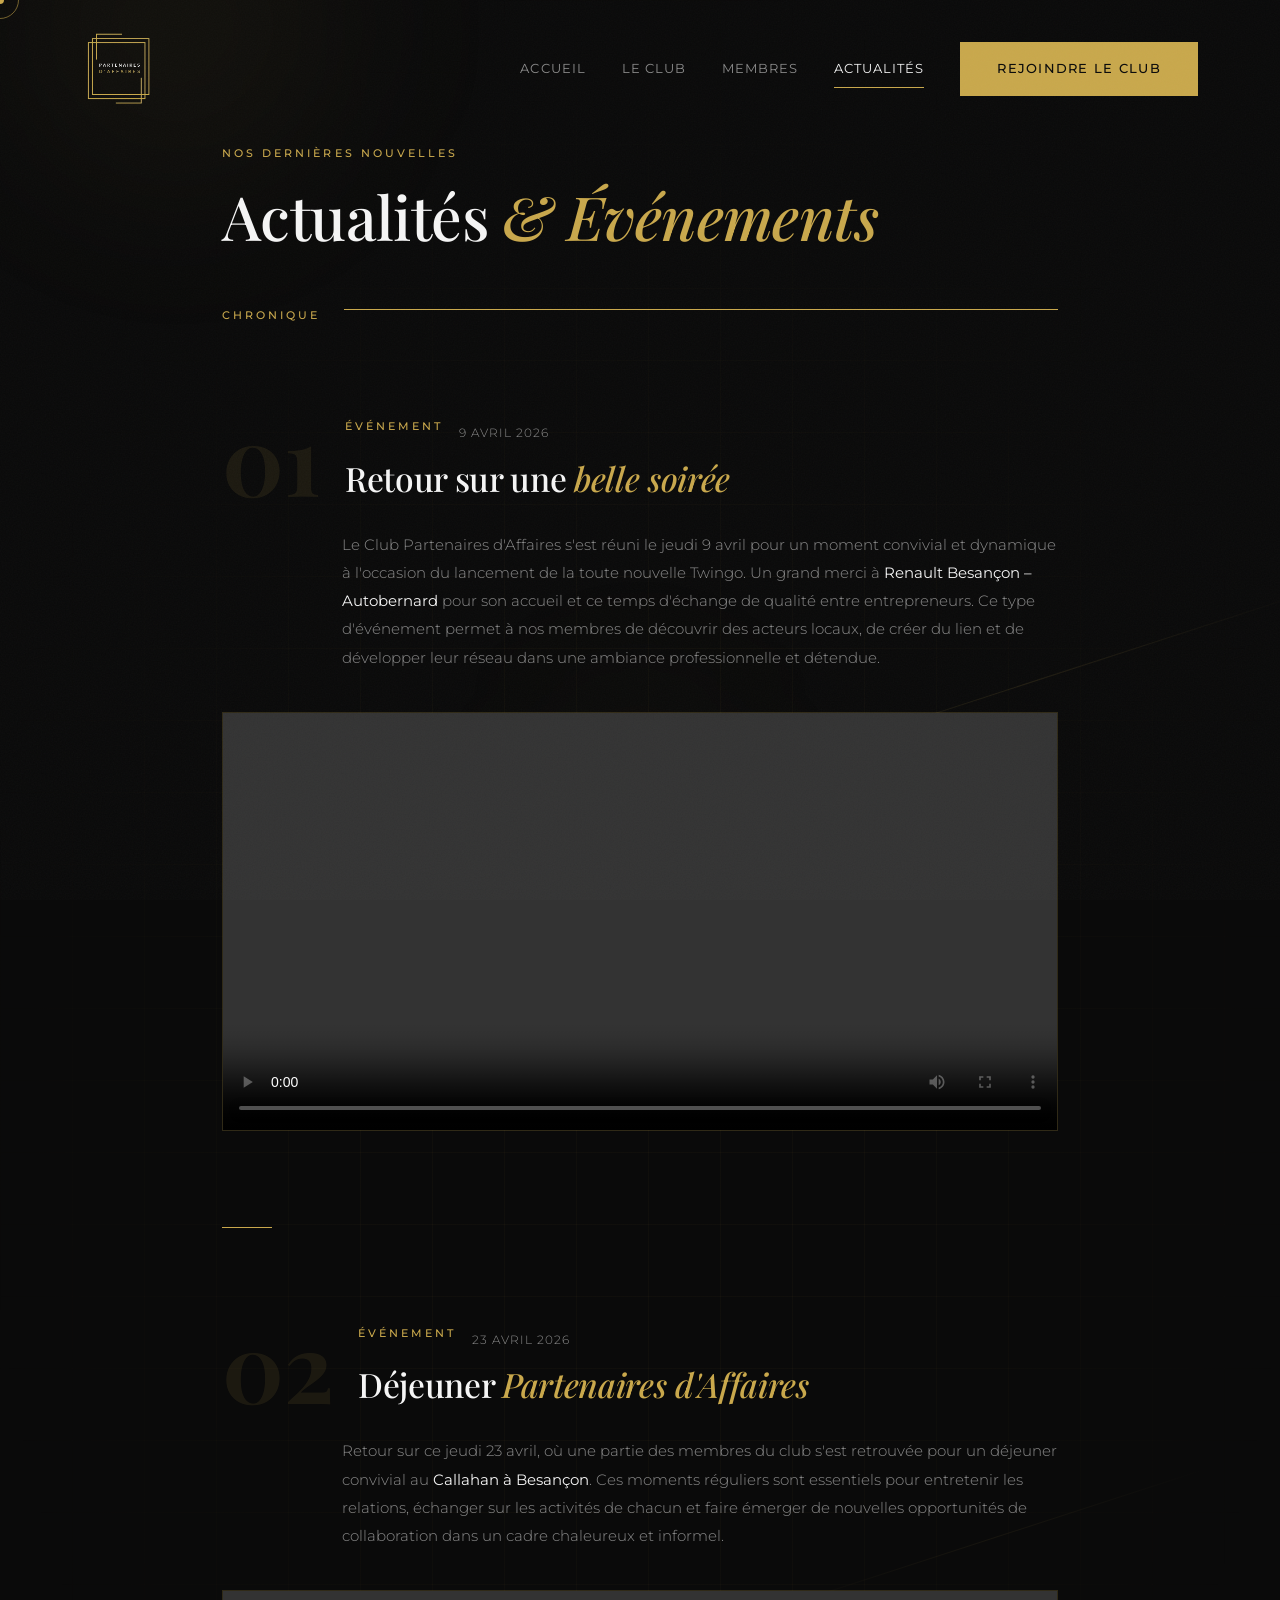
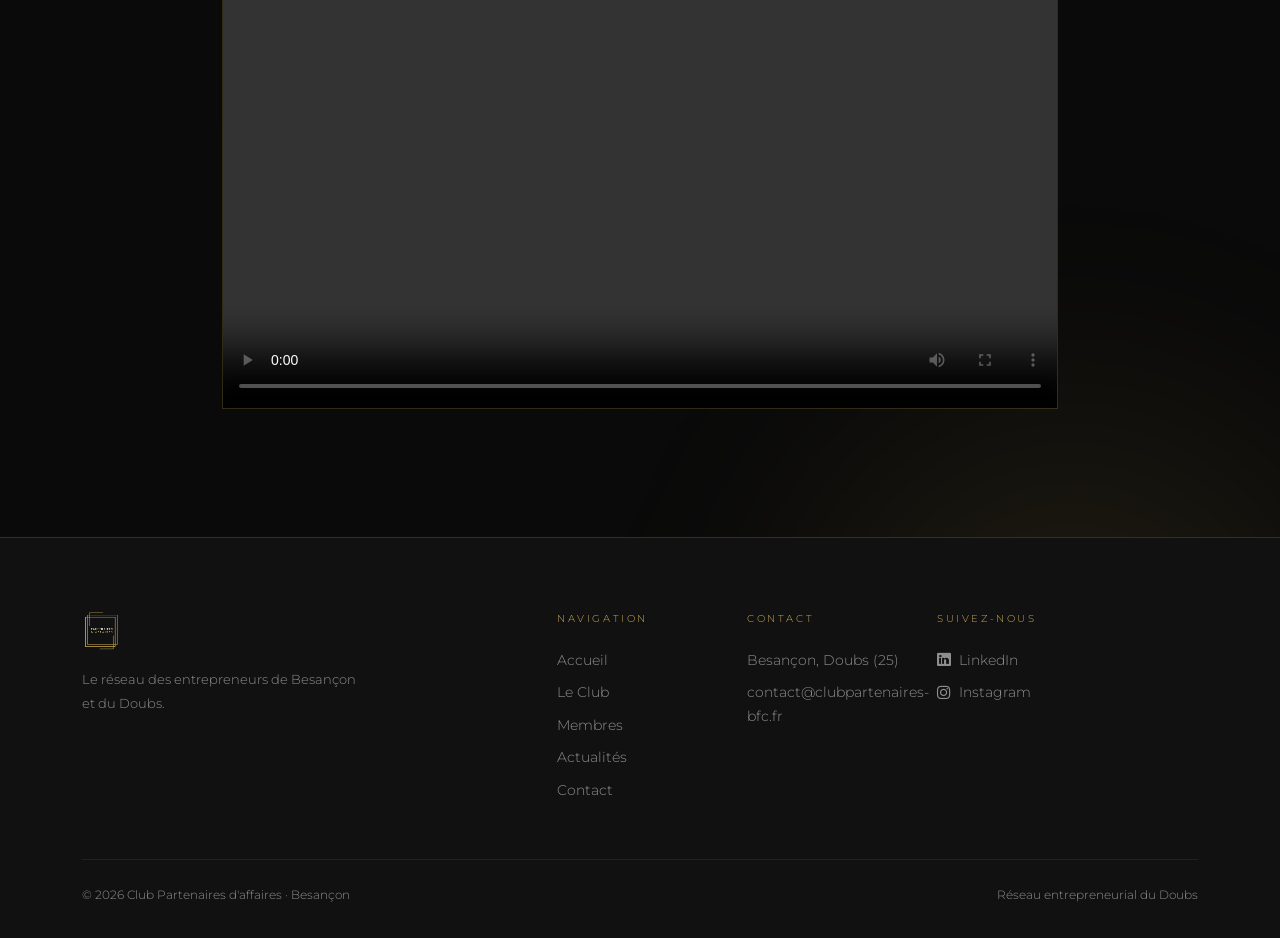
==== commit 5cd2fa3b: "Refonte pages Club, Membres, Actualités - Suppression des page-hero sur les 3 pages intérieures - Ti" ====
--- a/actualites.html
+++ b/actualites.html
@@ -40,25 +40,89 @@
 
 
   <!-- ════════════════════════════════════════════════════════════
-       HÉROS — Page Actualités
+       SECTION — Chronique événements
   ════════════════════════════════════════════════════════════ -->
-  <div class="page-hero">
-    <div class="page-hero-bg" aria-hidden="true"></div>
-    <div class="page-hero-ghost" aria-hidden="true">Actu</div>
-    <div class="container page-hero-content">
-      <p class="hero-eyebrow">Nos dernières nouvelles</p>
-      <h1 class="page-hero-title">
-        Actualités<br><em style="color:var(--gold);">& Événements</em>
+  <section style="padding:9rem 0 8rem;position:relative;overflow:hidden;">
+    <div class="hero-bg-css" aria-hidden="true">
+      <div class="hero-orb hero-orb-1"></div>
+      <div class="hero-orb hero-orb-2"></div>
+      <div class="hero-orb hero-orb-3"></div>
+      <div class="hero-grid"></div>
+      <div class="hero-line hero-line-1"></div>
+      <div class="hero-line hero-line-2"></div>
+    </div>
+    <div class="container" style="max-width:860px;position:relative;">
+
+      <span class="section-label" style="display:block;margin-bottom:1.25rem;">Nos dernières nouvelles</span>
+      <h1 style="font-family:'Playfair Display',serif;font-size:clamp(2.5rem,6vw,3.8rem);line-height:1.1;margin-bottom:3.5rem;">
+        Actualités <em style="color:var(--gold);">&amp; Événements</em>
       </h1>
-      <p class="page-hero-desc">
-        Rencontres, portraits de membres, compte-rendus et annonces :
-        suivez la vie du Club au quotidien.
-      </p>
+      <div style="display:flex;align-items:center;gap:1.5rem;margin-bottom:5rem;">
+        <span class="section-label">Chronique</span>
+        <div class="gold-line" style="flex:1;"></div>
+      </div>
+
+      <!-- Article 01 — Soirée Twingo -->
+      <article class="reveal" style="margin-bottom:6rem;">
+        <div style="display:flex;align-items:flex-start;gap:1.5rem;margin-bottom:2rem;">
+          <span style="font-size:6rem;font-family:'Playfair Display',serif;color:rgba(201,168,76,0.1);line-height:0.85;font-weight:700;flex-shrink:0;user-select:none;">01</span>
+          <div>
+            <div style="display:flex;align-items:center;gap:1rem;margin-bottom:0.6rem;">
+              <span class="section-label">Événement</span>
+              <span style="font-size:0.75rem;color:var(--muted);letter-spacing:0.08em;text-transform:uppercase;">9 avril 2026</span>
+            </div>
+            <h2 style="font-family:'Playfair Display',serif;font-size:clamp(1.5rem,3.5vw,2.1rem);margin:0;line-height:1.2;">
+              Retour sur une <em style="color:var(--gold);">belle soirée</em>
+            </h2>
+          </div>
+        </div>
+        <p style="color:var(--muted);font-size:0.93rem;line-height:1.9;margin-bottom:2.5rem;padding-left:calc(6rem + 1.5rem);">
+          Le Club Partenaires d'Affaires s'est réuni le jeudi 9 avril pour un moment convivial et dynamique
+          à l'occasion du lancement de la toute nouvelle Twingo.
+          Un grand merci à <strong style="color:var(--white);">Renault Besançon – Autobernard</strong> pour son accueil
+          et ce temps d'échange de qualité entre entrepreneurs. Ce type d'événement permet à nos membres
+          de découvrir des acteurs locaux, de créer du lien et de développer leur réseau dans une ambiance
+          professionnelle et détendue.
+        </p>
+        <div style="border:1px solid rgba(201,168,76,0.2);overflow:hidden;">
+          <video controls preload="metadata" style="width:100%;display:block;background:#000;max-height:520px;object-fit:contain;">
+            <source src="assets/vid%C3%A9o%201.mp4" type="video/mp4">
+          </video>
+        </div>
+      </article>
+
+      <div class="gold-line" style="margin-bottom:6rem;"></div>
+
+      <!-- Article 02 — Déjeuner Callahan -->
+      <article class="reveal reveal-delay-1">
+        <div style="display:flex;align-items:flex-start;gap:1.5rem;margin-bottom:2rem;">
+          <span style="font-size:6rem;font-family:'Playfair Display',serif;color:rgba(201,168,76,0.1);line-height:0.85;font-weight:700;flex-shrink:0;user-select:none;">02</span>
+          <div>
+            <div style="display:flex;align-items:center;gap:1rem;margin-bottom:0.6rem;">
+              <span class="section-label">Événement</span>
+              <span style="font-size:0.75rem;color:var(--muted);letter-spacing:0.08em;text-transform:uppercase;">23 avril 2026</span>
+            </div>
+            <h2 style="font-family:'Playfair Display',serif;font-size:clamp(1.5rem,3.5vw,2.1rem);margin:0;line-height:1.2;">
+              Déjeuner <em style="color:var(--gold);">Partenaires d'Affaires</em>
+            </h2>
+          </div>
+        </div>
+        <p style="color:var(--muted);font-size:0.93rem;line-height:1.9;margin-bottom:2.5rem;padding-left:calc(6rem + 1.5rem);">
+          Retour sur ce jeudi 23 avril, où une partie des membres du club s'est retrouvée pour un déjeuner
+          convivial au <strong style="color:var(--white);">Callahan à Besançon</strong>.
+          Ces moments réguliers sont essentiels pour entretenir les relations, échanger sur les activités de
+          chacun et faire émerger de nouvelles opportunités de collaboration dans un cadre chaleureux et informel.
+        </p>
+        <div style="border:1px solid rgba(201,168,76,0.2);overflow:hidden;">
+          <video controls preload="metadata" style="width:100%;display:block;background:#000;max-height:520px;object-fit:contain;">
+            <source src="assets/vid%C3%A9o%202%20.mp4" type="video/mp4">
+          </video>
+        </div>
+      </article>
+
     </div>
-  </div>
+  </section>
 
-
- 
 
   <!-- ════════════════════════════════════════════════════════════
        FOOTER
--- a/css/style.css
+++ b/css/style.css
@@ -224,17 +224,69 @@
   background-image: url("data:image/svg+xml,%3csvg xmlns='http://www.w3.org/2000/svg' viewBox='0 0 30 30'%3e%3cpath stroke='%23C9A84C' stroke-linecap='round' stroke-miterlimit='10' stroke-width='2' d='M4 7h22M4 15h22M4 23h22'/%3e%3c/svg%3e");
 }
 
-/* Collapse mobile : fond sombre */
+/* Menu mobile : panneau slide-down épuré */
 @media (max-width: 991px) {
-  #navMenu {
-    background: rgba(10, 10, 10, 0.97);
-    border-top: 1px solid var(--card-border);
-    padding: 1rem;
-    margin-top: 0.5rem;
+  #navMenu,
+  #navMenu.collapsing {
+    position: fixed !important;
+    top: 0;
+    left: 0;
+    right: 0;
+    height: auto !important;
+    max-height: 100vh;
+    background: #0a0a0a;
+    border-bottom: 1px solid var(--card-border);
+    z-index: 1029;
+    display: flex !important;
+    flex-direction: column;
+    align-items: center;
+    padding: 108px 2rem 2.5rem;
+    overflow: hidden !important;
   }
+
+  #navMenu:not(.show):not(.collapsing) {
+    display: none !important;
+  }
+
+  .navbar-nav {
+    flex-direction: column;
+    align-items: center;
+    width: 100%;
+    max-width: 320px;
+    text-align: center;
+    gap: 0;
+  }
+
+  .nav-item {
+    width: 100%;
+    border-bottom: 1px solid rgba(201,168,76,0.08);
+  }
+  .nav-item:last-child { border-bottom: none; }
+
+  .nav-link {
+    font-size: 0.82rem !important;
+    font-family: 'Montserrat', sans-serif;
+    font-weight: 500 !important;
+    letter-spacing: 0.12em;
+    text-transform: uppercase;
+    color: var(--muted) !important;
+    padding: 0.9rem 0 !important;
+    width: 100%;
+    display: block !important;
+  }
+
+  .nav-link:hover,
+  .nav-link.active { color: var(--gold) !important; }
   .nav-link::after { display: none; }
-  .nav-link { padding: 0.75rem 0 !important; }
-  .navbar-nav .btn-gold { margin-top: 0.75rem; }
+  .navbar-nav .btn-gold { margin-top: 1.5rem; width: 100%; text-align: center; justify-content: center; }
+
+  .hero-eyebrow { display: none !important; }
+
+  /* Padding hero pour dégager le logo */
+  .hero-section {
+    align-items: flex-start;
+    padding-top: 130px;
+  }
 }
 
 /* ── Hero principal (index) ───────────────────────────────────── */
@@ -824,7 +876,7 @@
   min-height: 58vh;
   display: flex;
   align-items: flex-end;
-  padding-top: 100px;
+  padding-top: 135px;
   padding-bottom: 5rem;
   overflow: hidden;
 }
@@ -1151,6 +1203,48 @@
 .hero-section.ready .hero-subtitle { opacity:1; transform:none; transition-delay:0.48s; }
 .hero-section.ready .hero-ctas     { opacity:1; transform:none; transition-delay:0.65s; }
 
+/* ── Cartes membres ── */
+.membre-card {
+  border: 1px solid rgba(201,168,76,0.15);
+  background: var(--card-bg);
+  padding: 2rem 1.5rem;
+  height: 100%;
+  text-align: center;
+  transition: border-color 0.3s ease, transform 0.3s ease;
+}
+.membre-card:hover {
+  border-color: rgba(201,168,76,0.45);
+  transform: translateY(-4px);
+}
+.membre-initials {
+  width: 3rem;
+  height: 3rem;
+  border: 1px solid rgba(201,168,76,0.4);
+  border-radius: 50%;
+  display: flex;
+  align-items: center;
+  justify-content: center;
+  margin: 0 auto 1.1rem;
+  font-size: 0.8rem;
+  letter-spacing: 0.08em;
+  color: var(--gold);
+  font-family: 'Montserrat', sans-serif;
+  font-weight: 600;
+}
+.membre-name {
+  font-family: 'Playfair Display', serif;
+  font-size: 0.95rem;
+  color: var(--white);
+  margin-bottom: 0.35rem;
+  line-height: 1.3;
+}
+.membre-company {
+  font-size: 0.75rem;
+  letter-spacing: 0.06em;
+  text-transform: uppercase;
+  color: var(--muted);
+}
+
 /* ── Tilt 3D cards : désactive le translateY natif pendant le tilt ── */
 .member-card.is-tilted,
 .value-card.is-tilted,
